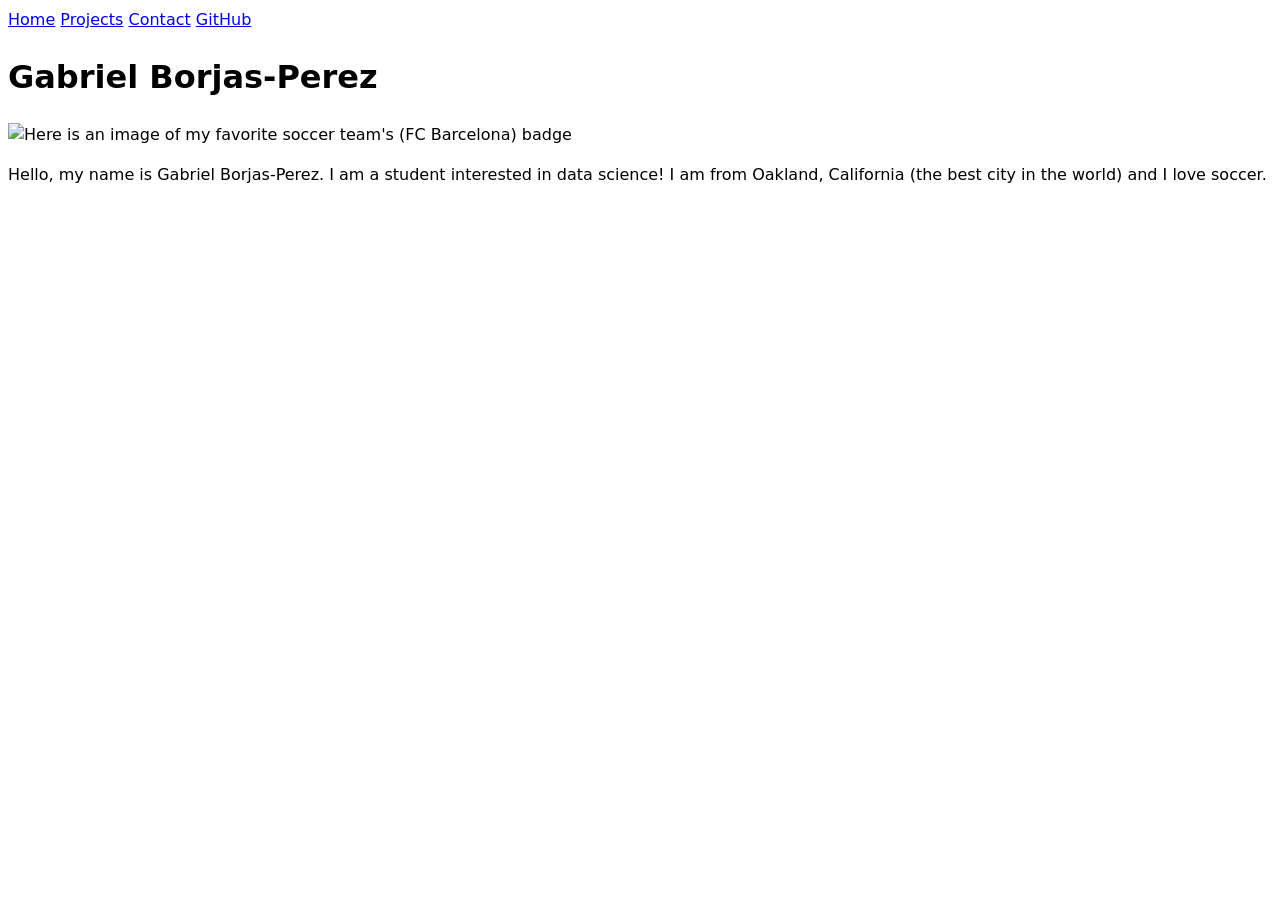
==== index.html @ 0f139e8b "step 6 step 6" ====
<!DOCTYPE html>
<html lang="en">
<head>
    <meta charset="UTF-8">
    <meta name="viewport" content="width=device-width, initial-scale=1.0">
    <title>Gabriel Borjas-Perez: Personal site and portfolio </title>
    <link rel="stylesheet" href="style.css">
</head>
<body>
    <nav>
      <a href="index.html">Home</a>
      <a href="projects/index.html">Projects</a>
      <a href="contact/index.html">Contact</a>
      <a href="https://github.com/YOUR_USERNAME" target="_blank">GitHub</a>


    </nav>
    <h1>Gabriel Borjas-Perez</h1>
    <img src="images/83.jpg" alt = "Here is an image of my favorite soccer team's (FC Barcelona) badge">
    <p>
    Hello, my name is Gabriel Borjas-Perez. I am a student interested in data science! I am from Oakland, California (the best city in the world) and I love soccer.
  </p>
    
</body>
</html>
---- style.css ----
body {
  /* Set line height to 1.5 times the font size
	   and use the OS’s UI font as the website font
	 */
  font: 100%/1.5 system-ui;
}
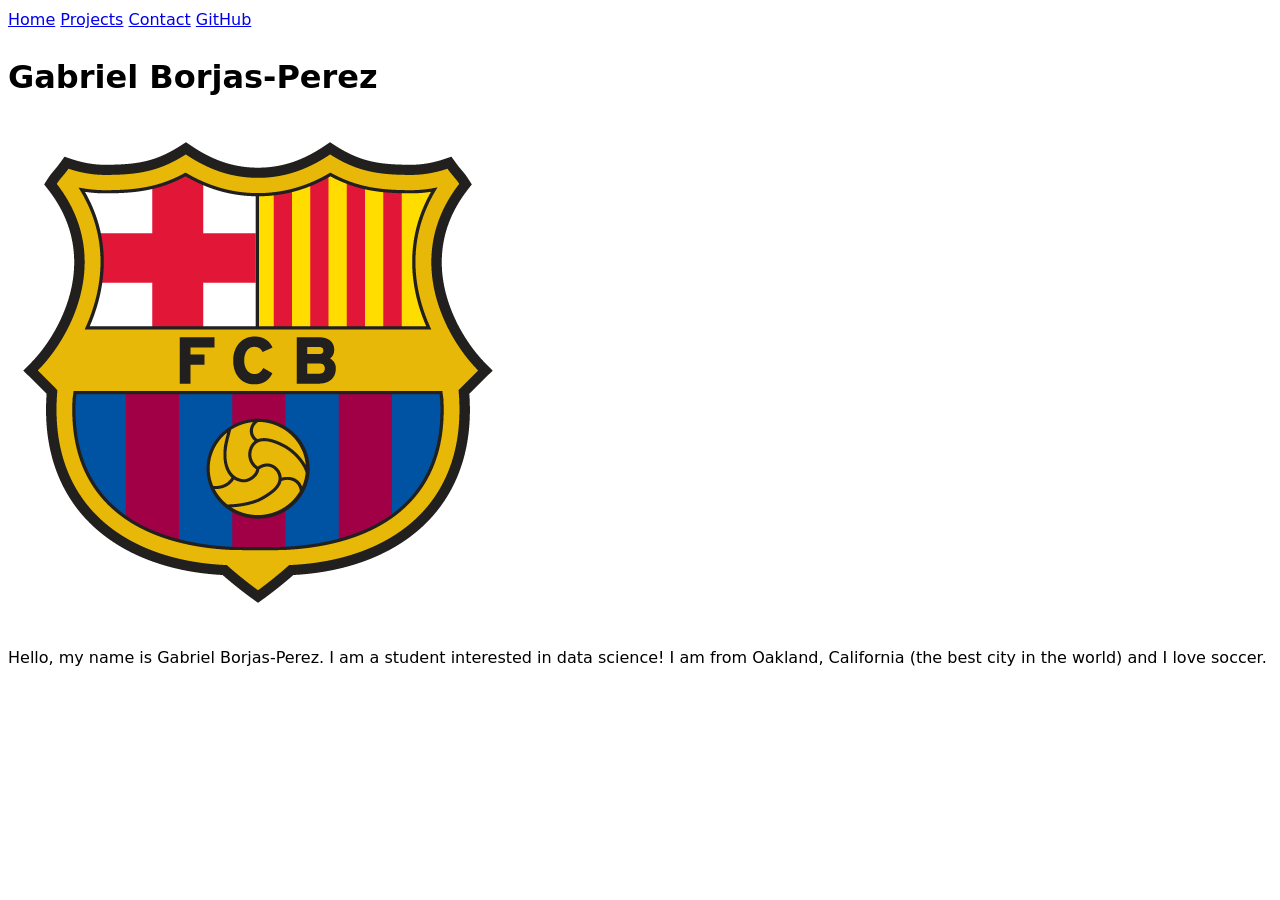
==== commit 6ced664f: "updated pic" ====
--- a/index.html
+++ b/index.html
@@ -11,12 +11,12 @@
       <a href="index.html">Home</a>
       <a href="projects/index.html">Projects</a>
       <a href="contact/index.html">Contact</a>
-      <a href="https://github.com/YOUR_USERNAME" target="_blank">GitHub</a>
+      <a href="https://github.com/gabrielborjas" target="_blank">GitHub</a>
 
 
     </nav>
     <h1>Gabriel Borjas-Perez</h1>
-    <img src="images/83.jpg" alt = "Here is an image of my favorite soccer team's (FC Barcelona) badge">
+    <img src="images/83.png" alt = "Here is an image of my favorite soccer team's (FC Barcelona) badge">
     <p>
     Hello, my name is Gabriel Borjas-Perez. I am a student interested in data science! I am from Oakland, California (the best city in the world) and I love soccer.
   </p>
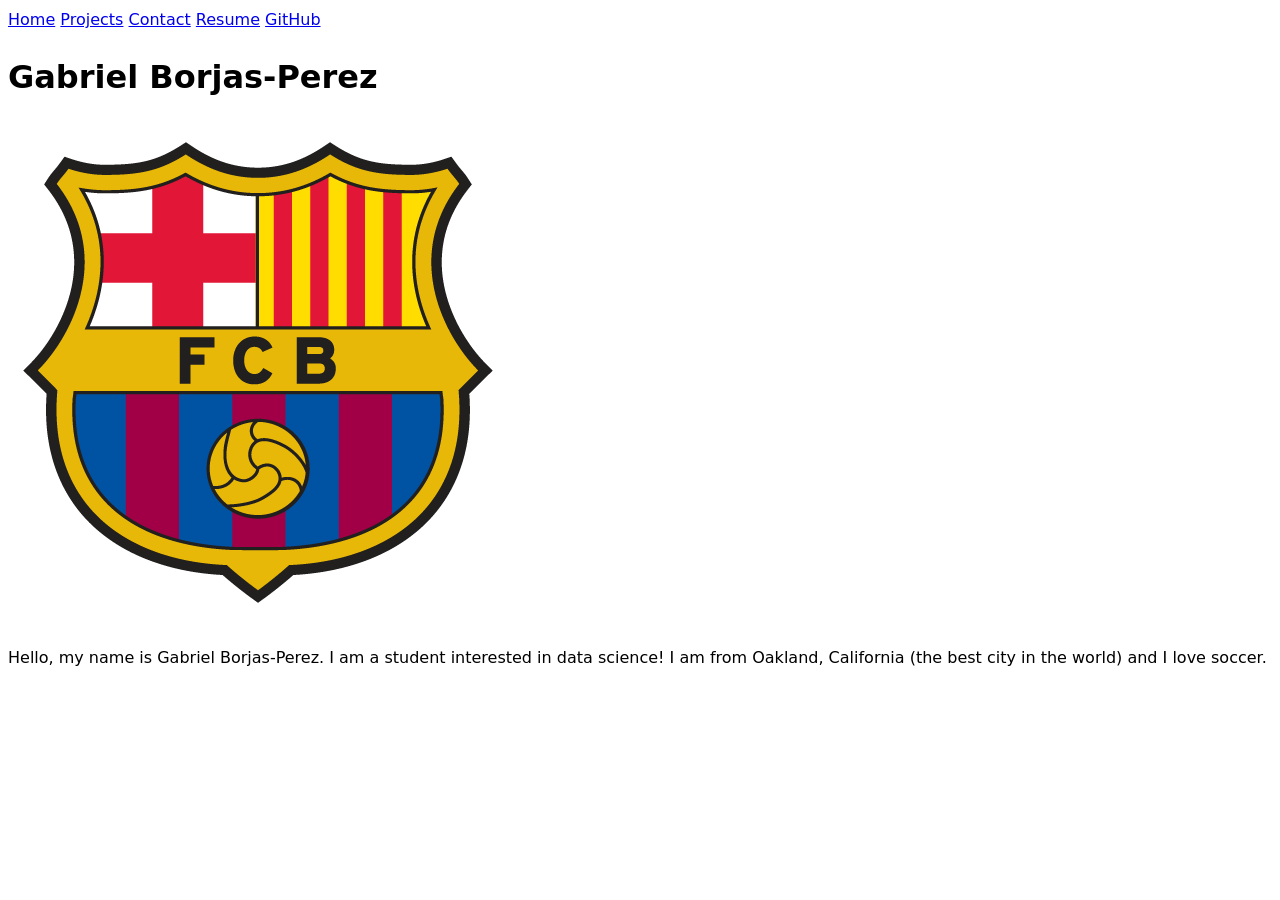
==== commit 4a185944: "final step" ====
--- a/index.html
+++ b/index.html
@@ -11,6 +11,7 @@
       <a href="index.html">Home</a>
       <a href="projects/index.html">Projects</a>
       <a href="contact/index.html">Contact</a>
+      <a href="resume/index.html">Resume</a>
       <a href="https://github.com/gabrielborjas" target="_blank">GitHub</a>
 
 
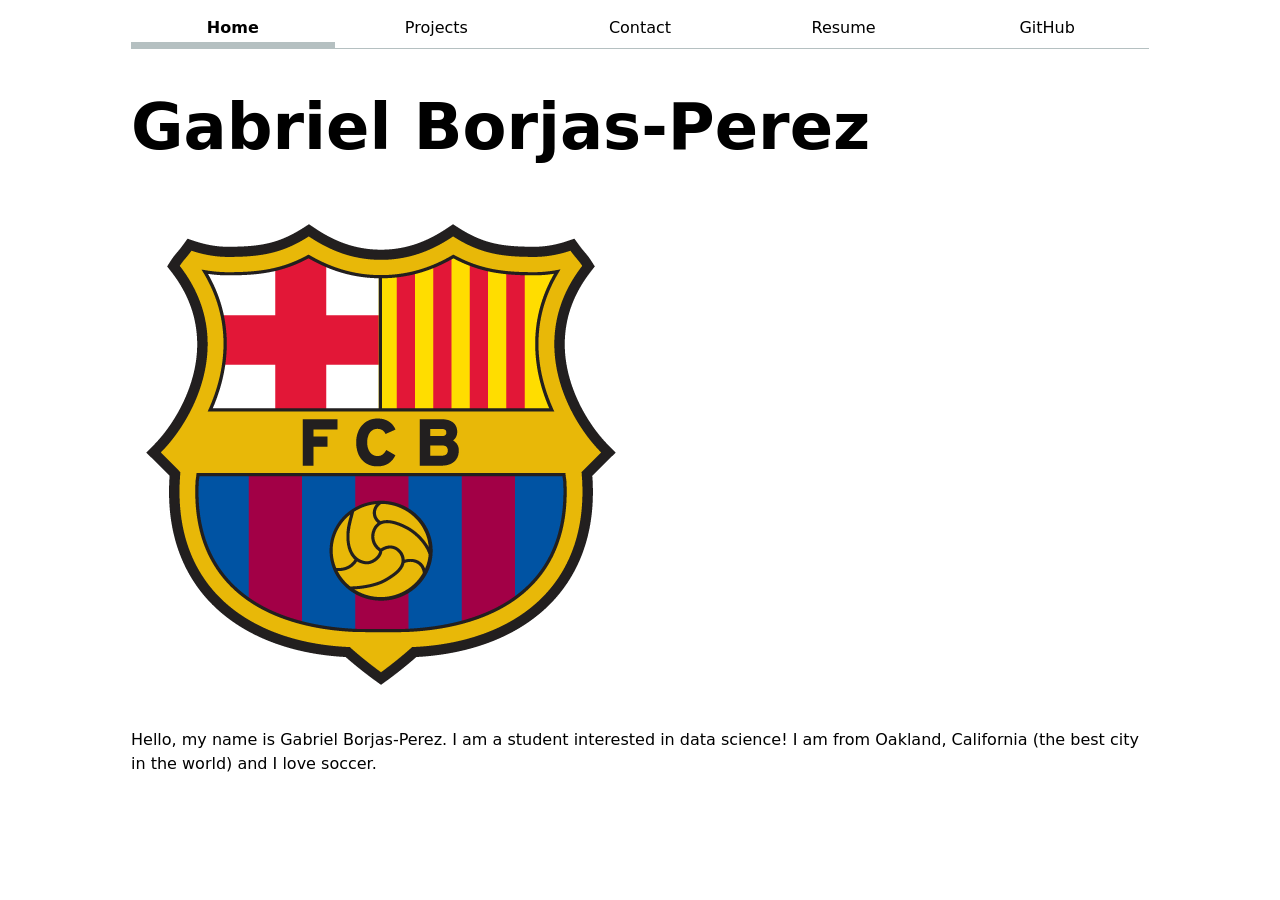
==== commit 9fd068eb: "step 2.2" ====
--- a/index.html
+++ b/index.html
@@ -5,6 +5,7 @@
     <meta name="viewport" content="width=device-width, initial-scale=1.0">
     <title>Gabriel Borjas-Perez: Personal site and portfolio </title>
     <link rel="stylesheet" href="style.css">
+    <script src="global.js" type="module"></script>
 </head>
 <body>
     <nav>
--- a/style.css
+++ b/style.css
@@ -3,4 +3,122 @@
 	   and use the OS’s UI font as the website font
 	 */
   font: 100%/1.5 system-ui;
-}+  max-width: 100ch;
+  margin-inline: auto;
+  padding-inline: 1em;
+}
+
+nav {
+  display: flex;
+  margin-bottom: 1em;
+  border-bottom: 1px solid oklch(80% 3% 200);
+}
+
+nav a {
+  flex: 1;
+  text-decoration: none;
+  color: inherit;
+  text-align: center;
+  padding: 0.5em;
+}
+
+nav a.current{
+  font-weight:bold ;
+  border-bottom: 0.4em solid oklch(80% 3% 200);
+  padding-bottom: 0.1em;
+}
+
+html{
+  --color-accent: oklch(55% 20% 250);
+  accent-color: var(--color-accent);
+}
+
+nav a:hover {
+  border-bottom: 0.4em solid var(--color-accent);
+  padding-bottom: 0.1em;
+  background-color: oklch(from var(--color-accent), 95% 5% h);
+}
+
+input, textarea, button{
+  font: inherit;
+}
+
+form {
+  display: grid;
+  grid-template-columns: auto 1fr;
+  gap: 1em;
+}
+
+label {
+  display: grid;
+  grid-template-columns: subgrid;
+  grid-column: 1 / -1;
+}
+
+button {
+  grid-column: 1 / -1;
+}
+
+.projects {
+  display: grid;
+  grid-template-columns: repeat(auto-fill, minmax(15em, 1fr));
+  gap: 1em;
+}
+
+.projects article {
+  display: grid;
+  grid-template-rows: subgrid;
+  grid-row: span 3;
+  gap: 1em;
+}
+
+.projects article h2{
+  margin: 0;
+}
+
+h1 {
+  font-size: 400%;
+
+  &, h2, h3, h4, h5, h6 {
+    line-height: 1.1;
+    text-wrap: balance;
+  }
+}
+
+section{
+  border-left: 4px solid var(--color-accent);
+  padding-left: 1em;
+  margin-block: 1.5em;
+}
+
+section h2{
+  border-bottom: 2px solid var(--color-accent);
+  padding-bottom: 0.2em;
+}
+
+section h3 {
+  font-style: italic;
+}
+
+ul.skills{
+  list-style: none;
+  padding: 0;
+  display: flex;
+  flex-wrap: wrap;
+  gap: 0.5em;
+}
+
+ul.skills li {
+  background-color: var(--color-accent);
+  color: white;
+  padding: 0.3em 0.8em;
+  border-radius: 999px;
+  font-size: 0.9em;
+}
+
+section article {
+  background-color: oklch(from var(--color-accent) 95% 5% h);
+  padding: 1em;
+  border-radius: 8px;
+  margin-block: 0.5em;
+}
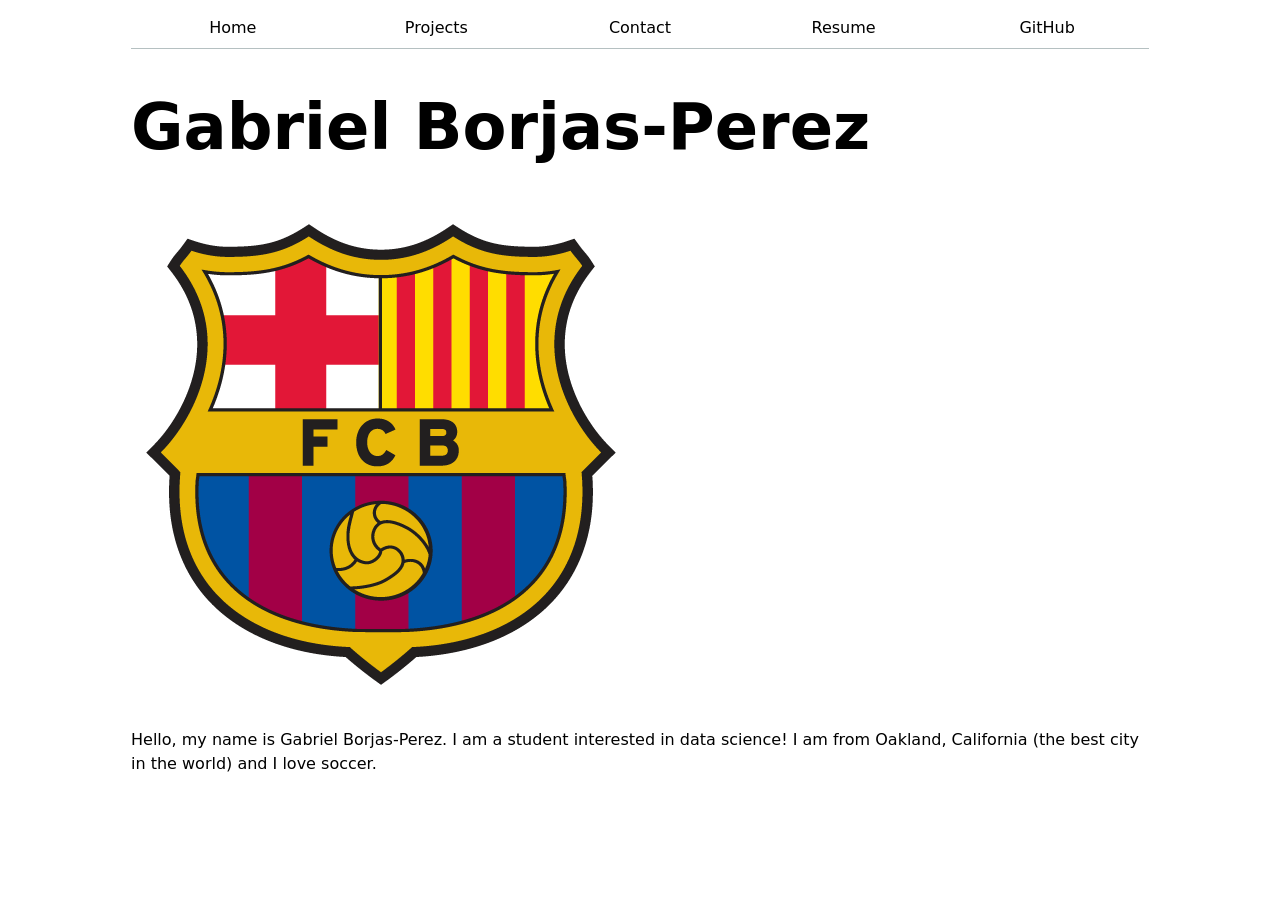
==== commit b6b54af8: "step 3.1" ====
--- a/index.html
+++ b/index.html
@@ -8,15 +8,6 @@
     <script src="global.js" type="module"></script>
 </head>
 <body>
-    <nav>
-      <a href="index.html">Home</a>
-      <a href="projects/index.html">Projects</a>
-      <a href="contact/index.html">Contact</a>
-      <a href="resume/index.html">Resume</a>
-      <a href="https://github.com/gabrielborjas" target="_blank">GitHub</a>
-
-
-    </nav>
     <h1>Gabriel Borjas-Perez</h1>
     <img src="images/83.png" alt = "Here is an image of my favorite soccer team's (FC Barcelona) badge">
     <p>
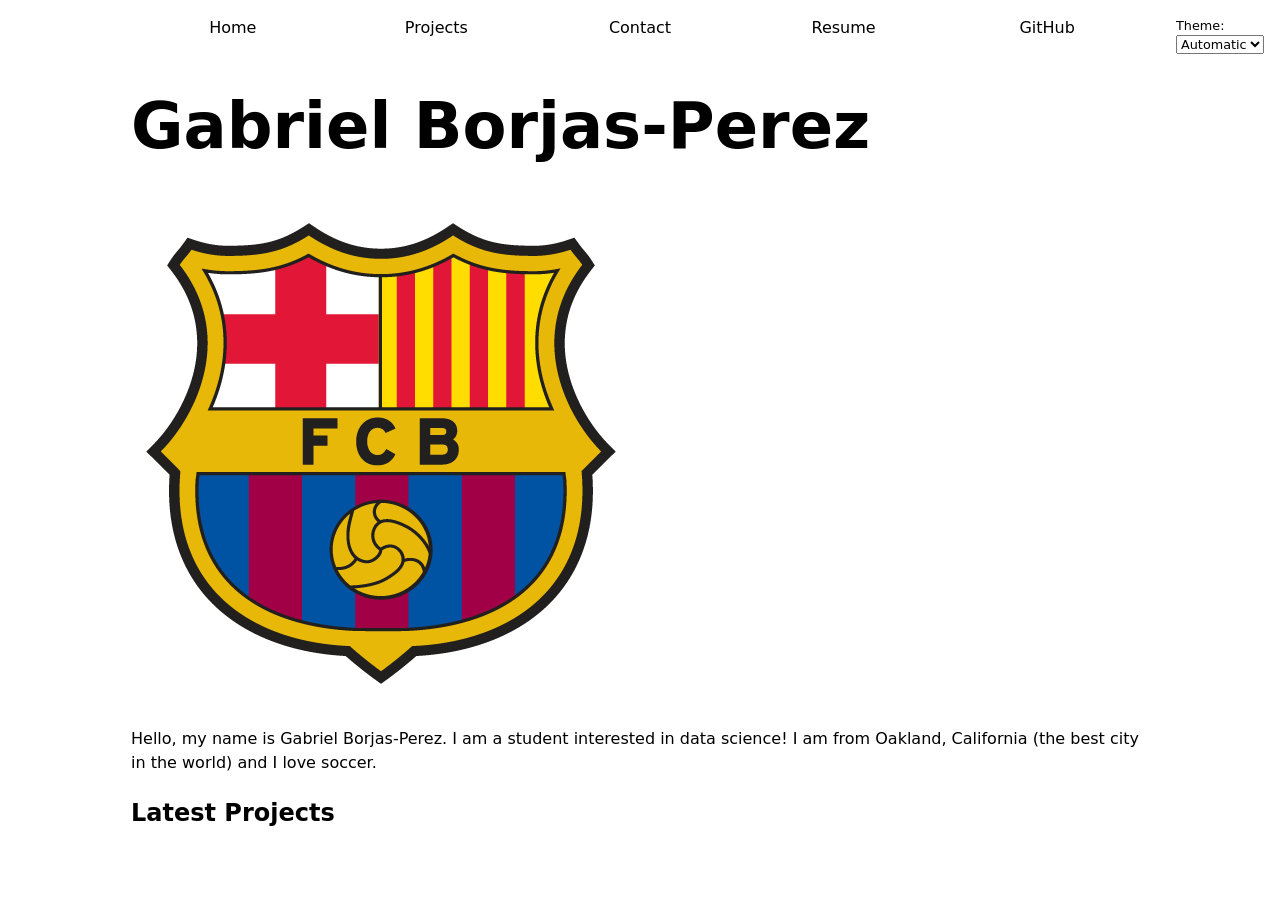
==== commit e97b656e: "step 2-3.1" ====
--- a/index.html
+++ b/index.html
@@ -6,6 +6,7 @@
     <title>Gabriel Borjas-Perez: Personal site and portfolio </title>
     <link rel="stylesheet" href="style.css">
     <script src="global.js" type="module"></script>
+    <script src="index.js" type="module" defer></script>
 </head>
 <body>
     <h1>Gabriel Borjas-Perez</h1>
@@ -13,6 +14,10 @@
     <p>
     Hello, my name is Gabriel Borjas-Perez. I am a student interested in data science! I am from Oakland, California (the best city in the world) and I love soccer.
   </p>
+  <h2>Latest Projects</h2>
+  <div class="projects">
+  <!-- Dynamically added content will appear here -->
+</div>
     
 </body>
 </html>
--- a/style.css
+++ b/style.css
@@ -11,7 +11,8 @@
 nav {
   display: flex;
   margin-bottom: 1em;
-  border-bottom: 1px solid oklch(80% 3% 200);
+  --border-color: oklch(50% 10% 200 / 40%);
+  border-bottom: 1px solid oklch(--border-color);
 }
 
 nav a {
@@ -24,13 +25,14 @@
 
 nav a.current{
   font-weight:bold ;
-  border-bottom: 0.4em solid oklch(80% 3% 200);
+  border-bottom: 0.4em solid oklch(--border-color);
   padding-bottom: 0.1em;
 }
 
 html{
   --color-accent: oklch(55% 20% 250);
   accent-color: var(--color-accent);
+  color-scheme: light dark;
 }
 
 nav a:hover {
@@ -39,7 +41,7 @@
   background-color: oklch(from var(--color-accent), 95% 5% h);
 }
 
-input, textarea, button{
+input, textarea, button, select{
   font: inherit;
 }
 
@@ -117,8 +119,15 @@
 }
 
 section article {
-  background-color: oklch(from var(--color-accent) 95% 5% h);
+  background-color: color-mix(in oklch, var(--color-accent), canvas 85%);
   padding: 1em;
   border-radius: 8px;
   margin-block: 0.5em;
 }
+
+.color-scheme {
+  position: absolute;
+  top: 1rem;
+  right: 1rem;
+  font-size: 80%;
+}
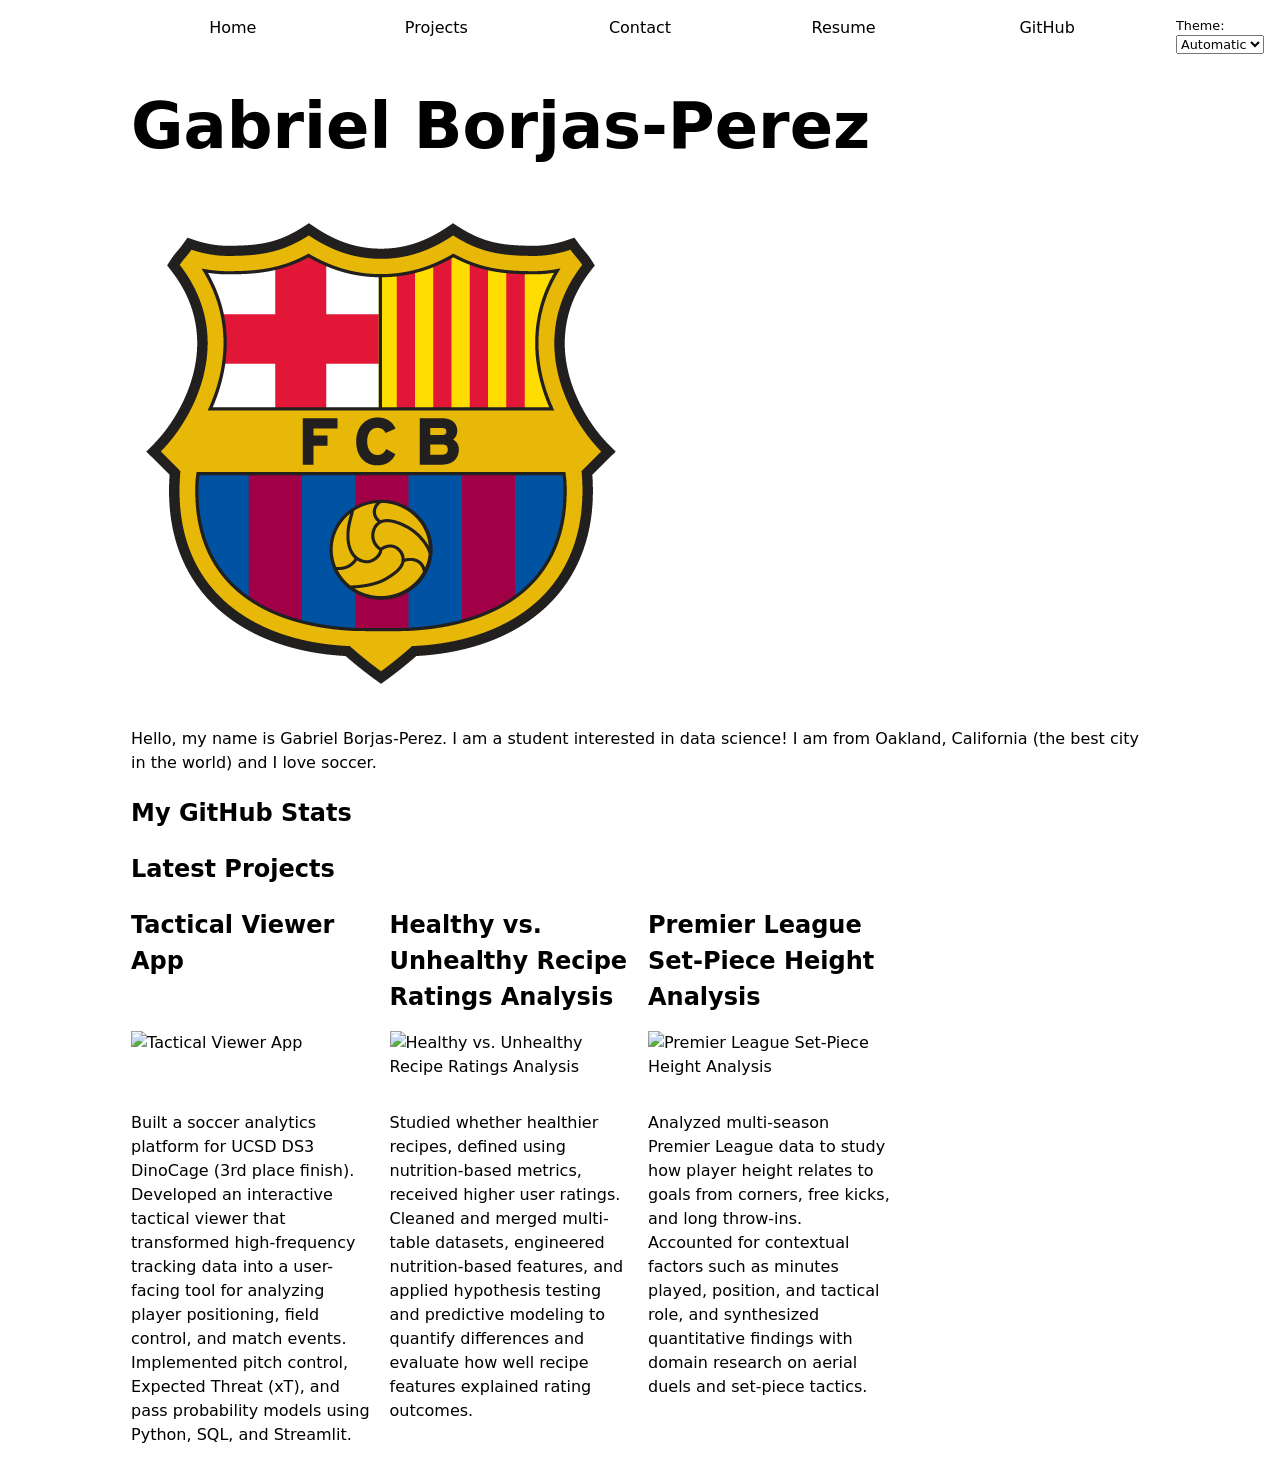
==== commit 3bf3f21f: "step 4" ====
--- a/index.html
+++ b/index.html
@@ -14,6 +14,9 @@
     <p>
     Hello, my name is Gabriel Borjas-Perez. I am a student interested in data science! I am from Oakland, California (the best city in the world) and I love soccer.
   </p>
+
+  <h2>My GitHub Stats</h2>
+    <div id="profile-stats"></div>
   <h2>Latest Projects</h2>
   <div class="projects">
   <!-- Dynamically added content will appear here -->
